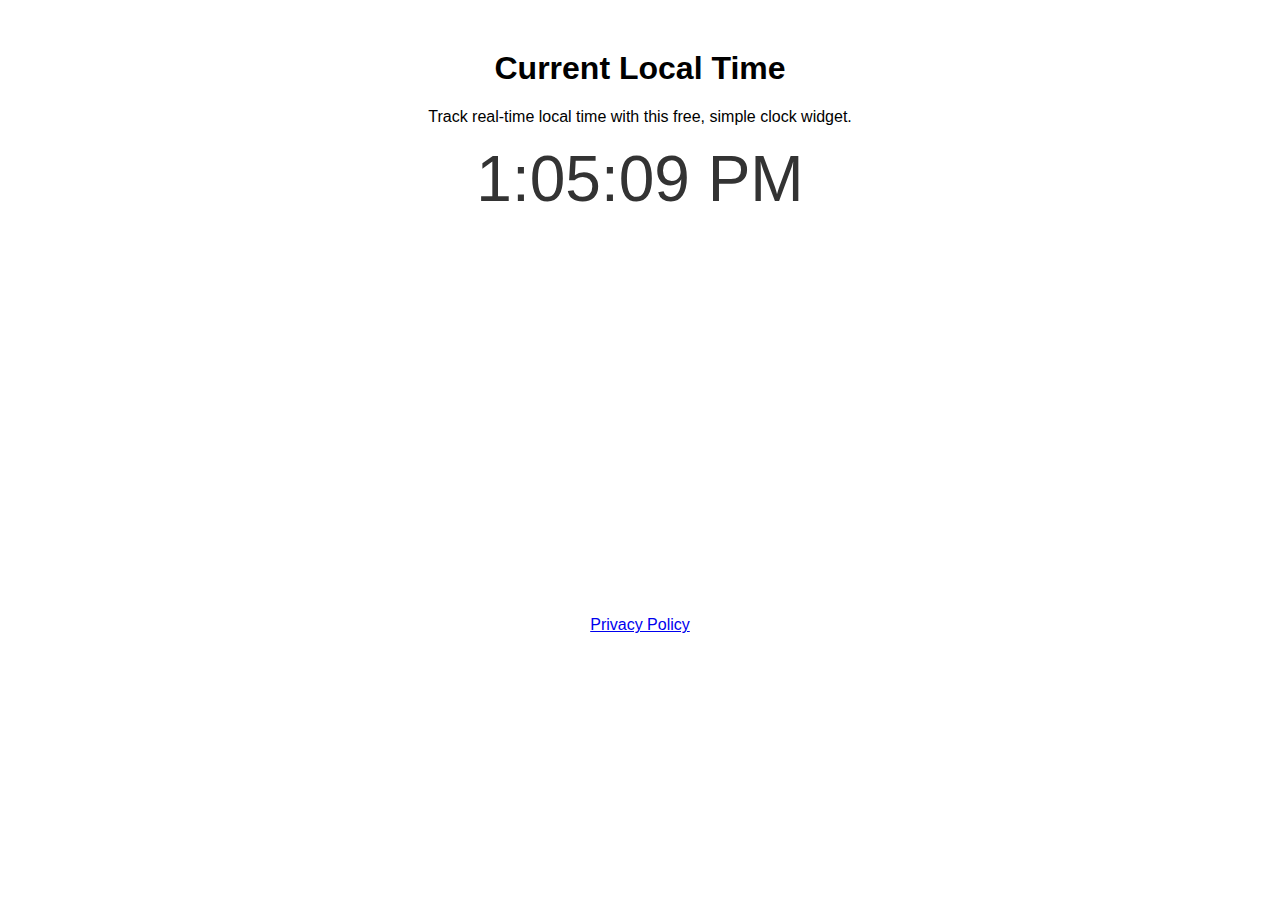
==== index.html @ 35c973e7 "Add files via upload" ====
<!DOCTYPE html>  
<html lang="en">  
<head> 
<!-- Start cookieyes banner --> <script id="cookieyes" type="text/javascript" src="https://cdn-cookieyes.com/client_data/5d48d821746a35e77b6ad23e/script.js"></script> <!-- End cookieyes banner -->
<script type="application/ld+json">  
{  
  "@context": "https://schema.org",  
  "@type": "WebApplication",  
  "name": "Live Local Time Widget",  
  "description": "Track real-time local time instantly.",  
  "url": "https://calm-maamoul-37a295.netlify.app/",  
  "applicationCategory": "Utility"  
}  
</script>  
<!-- Google tag (gtag.js) -->
<script async src="https://www.googletagmanager.com/gtag/js?id=G-GG6CW2JWR0"></script>
<script>
  window.dataLayer = window.dataLayer || [];
  function gtag(){dataLayer.push(arguments);}
 gtag("consent", "default", {
        ad_user_data: "denied",//new parameter
        ad_personalization: "denied",//new parameter
        });
</script>
<!-- Google Tag Manager -->
<script>(function(w,d,s,l,i){w[l]=w[l]||[];w[l].push({'gtm.start':
new Date().getTime(),event:'gtm.js'});var f=d.getElementsByTagName(s)[0],
j=d.createElement(s),dl=l!='dataLayer'?'&l='+l:'';j.async=true;j.src=
'https://www.googletagmanager.com/gtm.js?id='+i+dl;f.parentNode.insertBefore(j,f);
})(window,document,'script','dataLayer','GTM-KGKR4B9H');</script>
<!-- End Google Tag Manager -->
<meta charset="UTF-8">
<meta name="viewport" content="width=device-width, initial-scale=1.0">
<meta name="description" content="Free live local time widget. Track real-time local time instantly. No signup required. Mobile-friendly and simple.">  
<meta name="keywords" content="live local time, current time widget, real-time clock, free time checker"> 
<meta name="google-site-verification" content="jJYKF8HyyCnTv6KtT4QPFjzdfRX8H_urbdZUHoRbaJo" />
<script async src="https://pagead2.googlesyndication.com/pagead/js/adsbygoogle.js?client=ca-pub-1143819748581895"
     crossorigin="anonymous"></script>
  <title>Live Local Time Widget | Real-Time Clock https://calm-maamoul-37a295.netlify.app/</title>  
<script src="https://cdn-cookieyes.com/client_data/XXXXXXX.js"></script> 
 <style>  
    body {  
      text-align: center;  
      font-family: Arial, sans-serif;  
      margin: 50px;  
    }  
    #local-time {  
      font-size: 4em;  
      color: #333;  
    }  
  </style> 
<script async src="https://fundingchoicesmessages.google.com/i/pub-1143819748581895?ers=1"></script><script>(function() {function signalGooglefcPresent() {if (!window.frames['googlefcPresent']) {if (document.body) {const iframe = document.createElement('iframe'); iframe.style = 'width: 0; height: 0; border: none; z-index: -1000; left: -1000px; top: -1000px;'; iframe.style.display = 'none'; iframe.name = 'googlefcPresent'; document.body.appendChild(iframe);} else {setTimeout(signalGooglefcPresent, 0);}}}signalGooglefcPresent();})();</script>
</head>  
<body>
<!-- Google Tag Manager (noscript) -->
<noscript><iframe src="https://www.googletagmanager.com/ns.html?id=GTM-KGKR4B9H"
height="0" width="0" style="display:none;visibility:hidden"></iframe></noscript>
<!-- End Google Tag Manager (noscript) -->  
  <h1>Current Local Time</h1>  
<p>Track real-time local time with this free, simple clock widget.</p>  
  <div id="local-time"></div>  

  <script>  
    function updateTime() {  
      const date = new Date();  
      const timeString = date.toLocaleTimeString('en-US', {  
        hour: 'numeric',  
        minute: '2-digit',  
        second: '2-digit',  
        hour12: true  
      });  
      document.getElementById('local-time').innerHTML = timeString;  
    }  
    setInterval(updateTime, 1000);  
    updateTime();  
  </script>  
</body>
<!-- Header Ad -->  
<div class="ad-banner" style="height: 90px; margin: 20px auto;"></div>  
<!-- Footer Ad -->  
<div class="ad-banner" style="height: 250px; margin: 20px auto;"></div>  
<footer>  
  <a href="/privacy.html">Privacy Policy</a>  
</footer>    
</html>
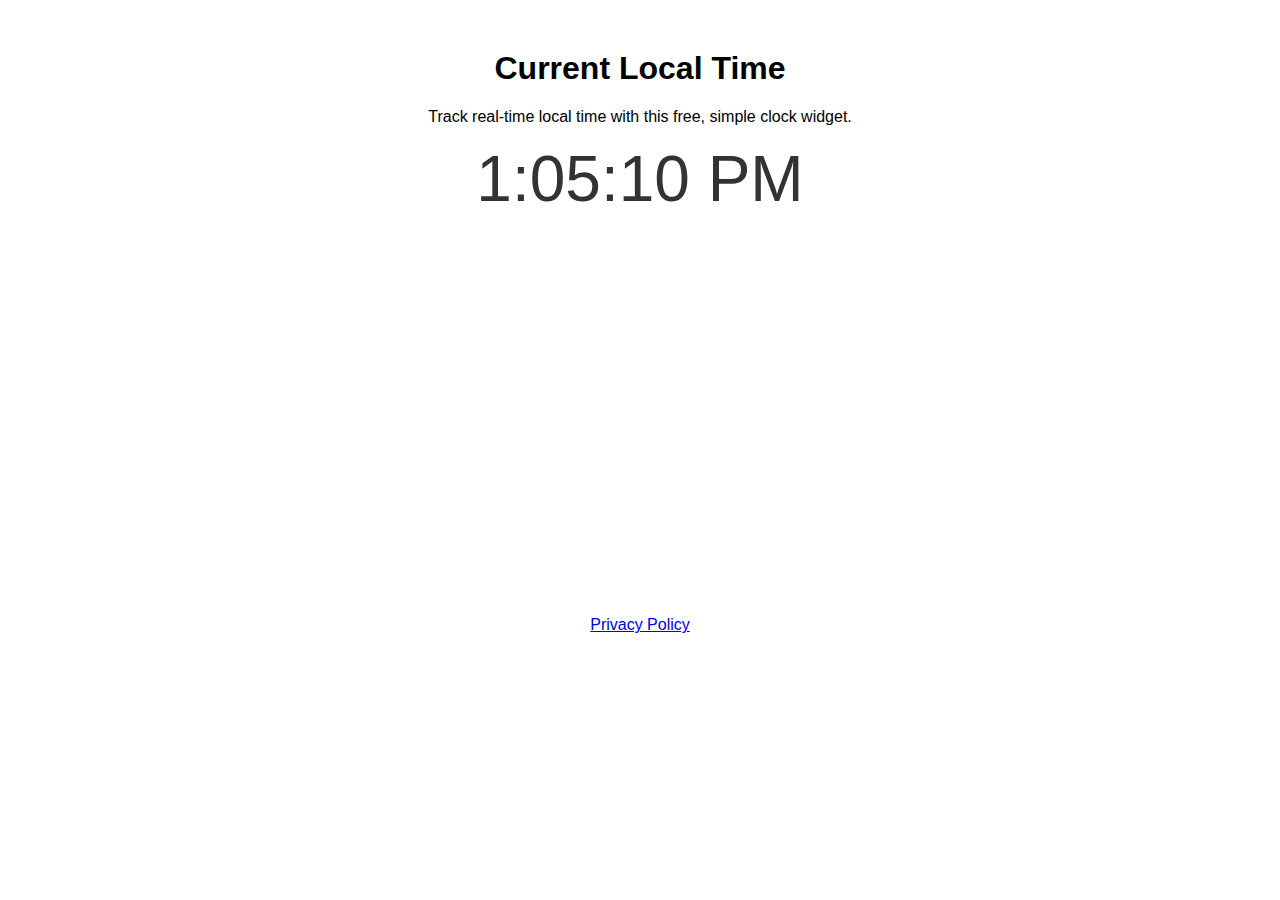
==== commit b84bf9d9: "Add files via upload" ====
--- a/index.html
+++ b/index.html
@@ -18,9 +18,17 @@
   window.dataLayer = window.dataLayer || [];
   function gtag(){dataLayer.push(arguments);}
  gtag("consent", "default", {
-        ad_user_data: "denied",//new parameter
-        ad_personalization: "denied",//new parameter
-        });
+        ad_storage: "denied",
+        ad_user_data: "denied", 
+        ad_personalization: "denied",
+        analytics_storage: "denied",
+        functionality_storage: "denied",
+        personalization_storage: "denied",
+        security_storage: "granted",
+        wait_for_update: 2000,
+    });
+    gtag("set", "ads_data_redaction", true);
+    gtag("set", "url_passthrough", true);
 </script>
 <!-- Google Tag Manager -->
 <script>(function(w,d,s,l,i){w[l]=w[l]||[];w[l].push({'gtm.start':
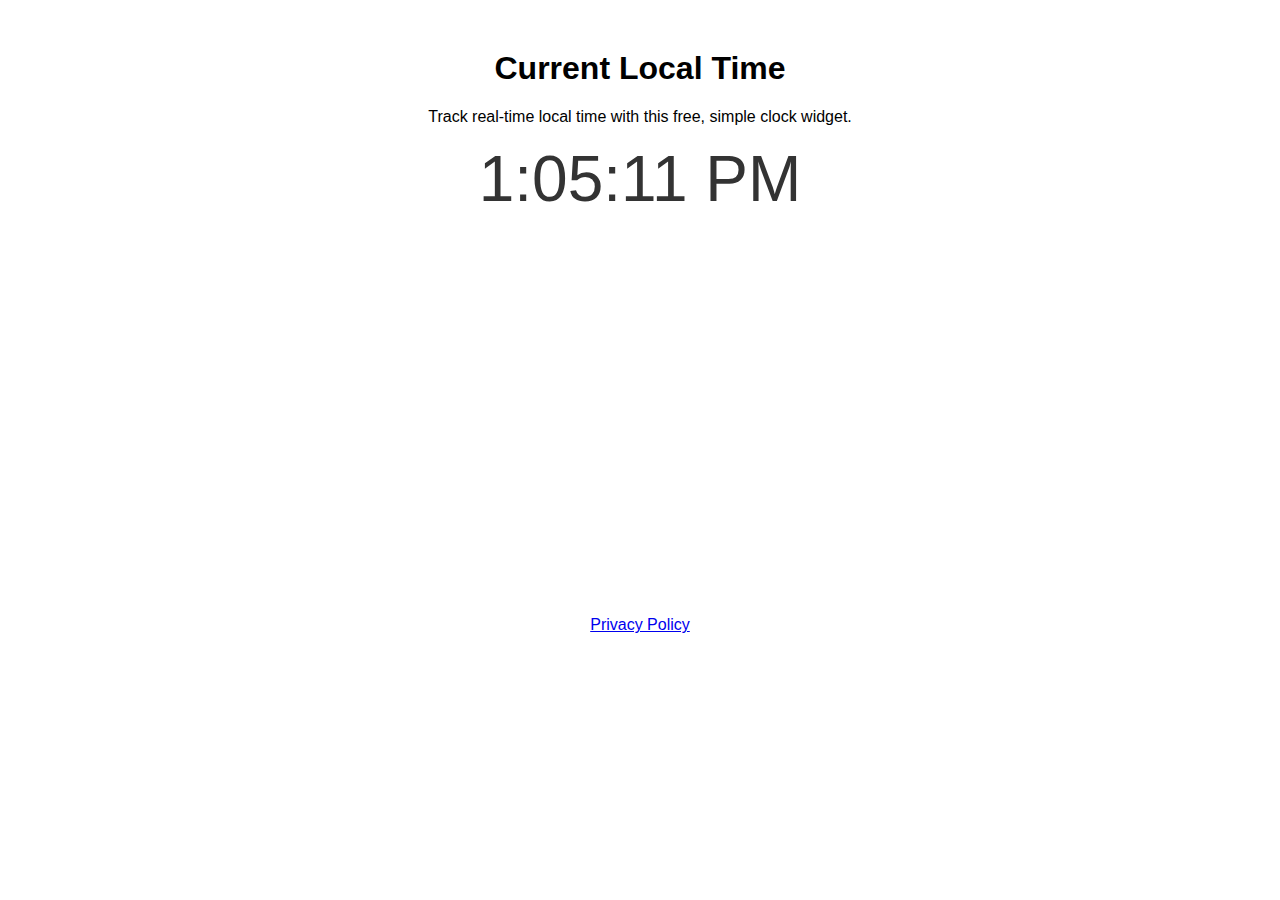
==== commit 45c51da4: "Add files via upload" ====
--- a/index.html
+++ b/index.html
@@ -39,12 +39,13 @@
 <!-- End Google Tag Manager -->
 <meta charset="UTF-8">
 <meta name="viewport" content="width=device-width, initial-scale=1.0">
-<meta name="description" content="Free live local time widget. Track real-time local time instantly. No signup required. Mobile-friendly and simple.">  
+<meta name="description" content="Free live local time widget. Track real-time local time instantly. No signup required. Mobile-friendly and simple. Use anytime.">  
 <meta name="keywords" content="live local time, current time widget, real-time clock, free time checker"> 
 <meta name="google-site-verification" content="jJYKF8HyyCnTv6KtT4QPFjzdfRX8H_urbdZUHoRbaJo" />
 <script async src="https://pagead2.googlesyndication.com/pagead/js/adsbygoogle.js?client=ca-pub-1143819748581895"
      crossorigin="anonymous"></script>
-  <title>Live Local Time Widget | Real-Time Clock https://calm-maamoul-37a295.netlify.app/</title>  
+  <title>Live Local Time Widget</title>  
+  <link rel="canonical" href="https://calm-maamoul-37a295.netlify.app/" />
 <script src="https://cdn-cookieyes.com/client_data/XXXXXXX.js"></script> 
  <style>  
     body {  
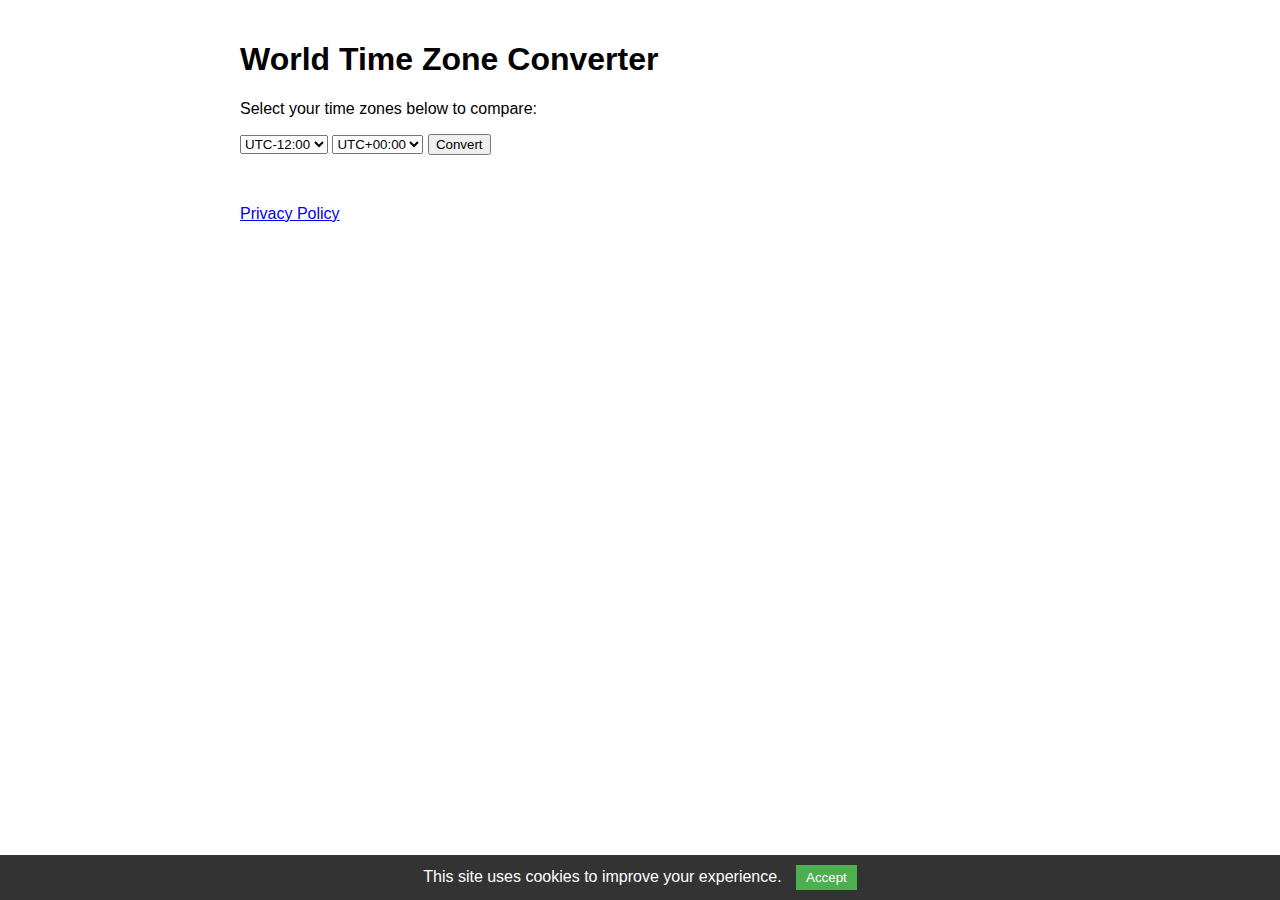
==== commit 902d18a4: "Add files via upload" ====
--- a/index.html
+++ b/index.html
@@ -1,94 +1,83 @@
-<!DOCTYPE html>  
-<html lang="en">  
-<head> 
-<!-- Start cookieyes banner --> <script id="cookieyes" type="text/javascript" src="https://cdn-cookieyes.com/client_data/5d48d821746a35e77b6ad23e/script.js"></script> <!-- End cookieyes banner -->
-<script type="application/ld+json">  
-{  
-  "@context": "https://schema.org",  
-  "@type": "WebApplication",  
-  "name": "Live Local Time Widget",  
-  "description": "Track real-time local time instantly.",  
-  "url": "https://calm-maamoul-37a295.netlify.app/",  
-  "applicationCategory": "Utility"  
-}  
-</script>  
-<!-- Google tag (gtag.js) -->
-<script async src="https://www.googletagmanager.com/gtag/js?id=G-GG6CW2JWR0"></script>
-<script>
-  window.dataLayer = window.dataLayer || [];
-  function gtag(){dataLayer.push(arguments);}
- gtag("consent", "default", {
-        ad_storage: "denied",
-        ad_user_data: "denied", 
-        ad_personalization: "denied",
-        analytics_storage: "denied",
-        functionality_storage: "denied",
-        personalization_storage: "denied",
-        security_storage: "granted",
-        wait_for_update: 2000,
-    });
-    gtag("set", "ads_data_redaction", true);
-    gtag("set", "url_passthrough", true);
-</script>
-<!-- Google Tag Manager -->
-<script>(function(w,d,s,l,i){w[l]=w[l]||[];w[l].push({'gtm.start':
-new Date().getTime(),event:'gtm.js'});var f=d.getElementsByTagName(s)[0],
-j=d.createElement(s),dl=l!='dataLayer'?'&l='+l:'';j.async=true;j.src=
-'https://www.googletagmanager.com/gtm.js?id='+i+dl;f.parentNode.insertBefore(j,f);
-})(window,document,'script','dataLayer','GTM-KGKR4B9H');</script>
-<!-- End Google Tag Manager -->
-<meta charset="UTF-8">
-<meta name="viewport" content="width=device-width, initial-scale=1.0">
-<meta name="description" content="Free live local time widget. Track real-time local time instantly. No signup required. Mobile-friendly and simple. Use anytime.">  
-<meta name="keywords" content="live local time, current time widget, real-time clock, free time checker"> 
-<meta name="google-site-verification" content="jJYKF8HyyCnTv6KtT4QPFjzdfRX8H_urbdZUHoRbaJo" />
-<script async src="https://pagead2.googlesyndication.com/pagead/js/adsbygoogle.js?client=ca-pub-1143819748581895"
-     crossorigin="anonymous"></script>
-  <title>Live Local Time Widget</title>  
-  <link rel="canonical" href="https://calm-maamoul-37a295.netlify.app/" />
-<script src="https://cdn-cookieyes.com/client_data/XXXXXXX.js"></script> 
- <style>  
-    body {  
-      text-align: center;  
-      font-family: Arial, sans-serif;  
-      margin: 50px;  
-    }  
-    #local-time {  
-      font-size: 4em;  
-      color: #333;  
-    }  
-  </style> 
-<script async src="https://fundingchoicesmessages.google.com/i/pub-1143819748581895?ers=1"></script><script>(function() {function signalGooglefcPresent() {if (!window.frames['googlefcPresent']) {if (document.body) {const iframe = document.createElement('iframe'); iframe.style = 'width: 0; height: 0; border: none; z-index: -1000; left: -1000px; top: -1000px;'; iframe.style.display = 'none'; iframe.name = 'googlefcPresent'; document.body.appendChild(iframe);} else {setTimeout(signalGooglefcPresent, 0);}}}signalGooglefcPresent();})();</script>
-</head>  
+<!DOCTYPE html>
+<html lang="en">
+<head>
+    <meta charset="UTF-8">
+    <meta name="viewport" content="width=device-width, initial-scale=1.0">
+    <title>World Time Zone Converter - Instant Global Time Check</title>
+    <meta name="description" content="Free instant time zone converter tool for travelers, remote workers, and international business">
+    <!-- Google AdSense -->
+    <script async src="https://pagead2.googlesyndication.com/pagead/js/adsbygoogle.js?client=ca-pub-1143819748581895"></script>
+    <!-- Global site tag (gtag.js) - Google Analytics -->
+    <script async src="https://www.googletagmanager.com/gtag/js?id=GTM-KGKR4B9H"></script>
+    <script>
+        window.dataLayer = window.dataLayer || [];
+        function gtag(){dataLayer.push(arguments);}
+        gtag('js', new Date());
+        gtag('config', 'GTM-KGKR4B9H');
+    </script>
+    <style>
+        body { font-family: Arial, sans-serif; max-width: 800px; margin: 0 auto; padding: 20px; }
+        .cookie-banner { position: fixed; bottom: 0; left: 0; right: 0; background: #333; color: white; padding: 10px; text-align: center; }
+        .cookie-banner button { background: #4CAF50; color: white; border: none; padding: 5px 10px; margin-left: 10px; }
+    </style>
+</head>
 <body>
-<!-- Google Tag Manager (noscript) -->
-<noscript><iframe src="https://www.googletagmanager.com/ns.html?id=GTM-KGKR4B9H"
-height="0" width="0" style="display:none;visibility:hidden"></iframe></noscript>
-<!-- End Google Tag Manager (noscript) -->  
-  <h1>Current Local Time</h1>  
-<p>Track real-time local time with this free, simple clock widget.</p>  
-  <div id="local-time"></div>  
-
-  <script>  
-    function updateTime() {  
-      const date = new Date();  
-      const timeString = date.toLocaleTimeString('en-US', {  
-        hour: 'numeric',  
-        minute: '2-digit',  
-        second: '2-digit',  
-        hour12: true  
-      });  
-      document.getElementById('local-time').innerHTML = timeString;  
-    }  
-    setInterval(updateTime, 1000);  
-    updateTime();  
-  </script>  
+    <h1>World Time Zone Converter</h1>
+    <p>Select your time zones below to compare:</p>
+    
+    <!-- Simple Time Converter Tool -->
+    <div id="time-converter">
+        <select id="timezone1">
+            <option value="-12">UTC-12:00</option>
+            <!-- Add all time zones -->
+        </select>
+        <select id="timezone2">
+            <option value="0">UTC+00:00</option>
+            <!-- Add all time zones -->
+        </select>
+        <button onclick="convertTime()">Convert</button>
+        <div id="result"></div>
+    </div>
+    
+    <!-- AdSense Units -->
+    <div style="margin: 20px 0;">
+        <ins class="adsbygoogle"
+             style="display:block"
+             data-ad-client="ca-pub-YOUR_ADSENSE_ID"
+             data-ad-slot="YOUR_AD_SLOT"
+             data-ad-format="auto"
+             data-full-width-responsive="true"></ins>
+        <script>
+             (adsbygoogle = window.adsbygoogle || []).push({});
+        </script>
+    </div>
+    
+    <!-- Cookie Consent -->
+    <div id="cookie-banner" class="cookie-banner" style="display: none;">
+        This site uses cookies to improve your experience. 
+        <button onclick="acceptCookies()">Accept</button>
+    </div>
+    
+    <!-- Privacy Policy Link -->
+    <footer style="margin-top: 50px;">
+        <a href="/privacy.html">Privacy Policy</a>
+    </footer>
+    
+    <script>
+        // Simple Time Conversion Logic
+        function convertTime() {
+            // Add your time conversion JavaScript here
+            document.getElementById('result').innerHTML = "Conversion result will appear here";
+        }
+        
+        // Cookie Consent
+        if (document.cookie.indexOf("cookieConsent=true") === -1) {
+            document.getElementById('cookie-banner').style.display = 'block';
+        }
+        function acceptCookies() {
+            document.cookie = "cookieConsent=true; max-age=31536000; path=/";
+            document.getElementById('cookie-banner').style.display = 'none';
+        }
+    </script>
 </body>
-<!-- Header Ad -->  
-<div class="ad-banner" style="height: 90px; margin: 20px auto;"></div>  
-<!-- Footer Ad -->  
-<div class="ad-banner" style="height: 250px; margin: 20px auto;"></div>  
-<footer>  
-  <a href="/privacy.html">Privacy Policy</a>  
-</footer>    
-</html>  +</html>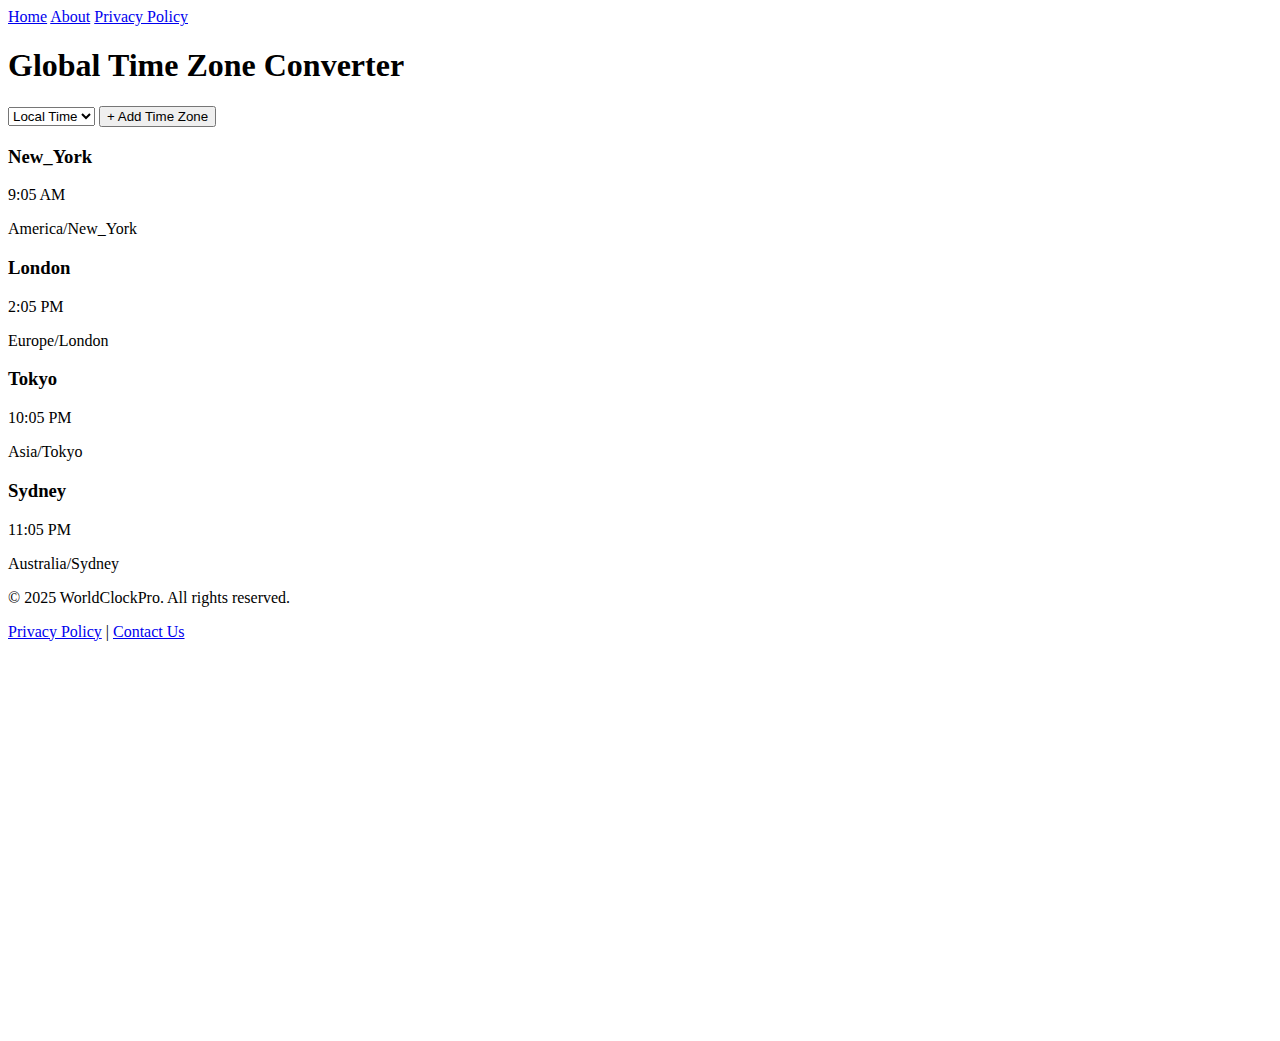
==== commit 4a9524b4: "Add files via upload" ====
--- a/index.html
+++ b/index.html
@@ -1,83 +1,81 @@
 <!DOCTYPE html>
 <html lang="en">
 <head>
+<!-- Google tag (gtag.js) -->
+<script async src="https://www.googletagmanager.com/gtag/js?id=G-GG6CW2JWR0"></script>
+<script>
+  window.dataLayer = window.dataLayer || [];
+  function gtag(){dataLayer.push(arguments);}
+ gtag("consent", "default", {
+        ad_storage: "denied",
+        ad_user_data: "denied", 
+        ad_personalization: "denied",
+        analytics_storage: "denied",
+        functionality_storage: "denied",
+        personalization_storage: "denied",
+        security_storage: "granted",
+        wait_for_update: 2000,
+    });
+    gtag("set", "ads_data_redaction", true);
+    gtag("set", "url_passthrough", true);
+</script>
+<!-- Google Tag Manager -->
+<script>(function(w,d,s,l,i){w[l]=w[l]||[];w[l].push({'gtm.start':
+new Date().getTime(),event:'gtm.js'});var f=d.getElementsByTagName(s)[0],
+j=d.createElement(s),dl=l!='dataLayer'?'&l='+l:'';j.async=true;j.src=
+'https://www.googletagmanager.com/gtm.js?id='+i+dl;f.parentNode.insertBefore(j,f);
+})(window,document,'script','dataLayer','GTM-KGKR4B9H');</script>
+<!-- End Google Tag Manager -->
     <meta charset="UTF-8">
     <meta name="viewport" content="width=device-width, initial-scale=1.0">
-    <title>World Time Zone Converter - Instant Global Time Check</title>
-    <meta name="description" content="Free instant time zone converter tool for travelers, remote workers, and international business">
-    <!-- Google AdSense -->
-    <script async src="https://pagead2.googlesyndication.com/pagead/js/adsbygoogle.js?client=ca-pub-1143819748581895"></script>
-    <!-- Global site tag (gtag.js) - Google Analytics -->
-    <script async src="https://www.googletagmanager.com/gtag/js?id=GTM-KGKR4B9H"></script>
-    <script>
-        window.dataLayer = window.dataLayer || [];
-        function gtag(){dataLayer.push(arguments);}
-        gtag('js', new Date());
-        gtag('config', 'GTM-KGKR4B9H');
-    </script>
-    <style>
-        body { font-family: Arial, sans-serif; max-width: 800px; margin: 0 auto; padding: 20px; }
-        .cookie-banner { position: fixed; bottom: 0; left: 0; right: 0; background: #333; color: white; padding: 10px; text-align: center; }
-        .cookie-banner button { background: #4CAF50; color: white; border: none; padding: 5px 10px; margin-left: 10px; }
-    </style>
+    <title>Global Time Zone Converter | WorldClockPro</title>
+    <meta name="description" content="Convert between global time zones instantly. Compare multiple time zones with our real-time converter tool.">
+    <link rel="stylesheet" href="styles.css">
+	<!-- Add to all pages -->
+<meta name="google-adsense-account" content="ca-pub-1143819748581895">
+<meta property="og:image" content="thumbnail.jpg">
+<script async src="https://fundingchoicesmessages.google.com/i/pub-1143819748581895?ers=1"></script><script>(function() {function signalGooglefcPresent() {if (!window.frames['googlefcPresent']) {if (document.body) {const iframe = document.createElement('iframe'); iframe.style = 'width: 0; height: 0; border: none; z-index: -1000; left: -1000px; top: -1000px;'; iframe.style.display = 'none'; iframe.name = 'googlefcPresent'; document.body.appendChild(iframe);} else {setTimeout(signalGooglefcPresent, 0);}}}signalGooglefcPresent();})();</script>
 </head>
 <body>
-    <h1>World Time Zone Converter</h1>
-    <p>Select your time zones below to compare:</p>
-    
-    <!-- Simple Time Converter Tool -->
-    <div id="time-converter">
-        <select id="timezone1">
-            <option value="-12">UTC-12:00</option>
-            <!-- Add all time zones -->
-        </select>
-        <select id="timezone2">
-            <option value="0">UTC+00:00</option>
-            <!-- Add all time zones -->
-        </select>
-        <button onclick="convertTime()">Convert</button>
-        <div id="result"></div>
-    </div>
-    
-    <!-- AdSense Units -->
-    <div style="margin: 20px 0;">
-        <ins class="adsbygoogle"
-             style="display:block"
-             data-ad-client="ca-pub-YOUR_ADSENSE_ID"
-             data-ad-slot="YOUR_AD_SLOT"
-             data-ad-format="auto"
-             data-full-width-responsive="true"></ins>
-        <script>
-             (adsbygoogle = window.adsbygoogle || []).push({});
-        </script>
-    </div>
-    
-    <!-- Cookie Consent -->
-    <div id="cookie-banner" class="cookie-banner" style="display: none;">
-        This site uses cookies to improve your experience. 
-        <button onclick="acceptCookies()">Accept</button>
-    </div>
-    
-    <!-- Privacy Policy Link -->
-    <footer style="margin-top: 50px;">
-        <a href="/privacy.html">Privacy Policy</a>
+<!-- Google Tag Manager (noscript) -->
+<noscript><iframe src="https://www.googletagmanager.com/ns.html?id=GTM-KGKR4B9H"
+height="0" width="0" style="display:none;visibility:hidden"></iframe></noscript>
+<!-- End Google Tag Manager (noscript) -->  
+    <header>
+        <nav>
+            <a href="/">Home</a>
+            <a href="/about.html">About</a>
+            <a href="/privacy.html">Privacy Policy</a>
+        </nav>
+        <h1>Global Time Zone Converter</h1>
+    </header>
+
+    <main>
+        <div class="converter-container">
+            <div class="timezone-selector">
+                <select id="baseTimezone">
+                    <option value="local">Local Time</option>
+                    <option value="UTC">UTC</option>
+                    <!-- Add more time zones -->
+                </select>
+                <button onclick="addTimezone()">+ Add Time Zone</button>
+            </div>
+            
+            <div id="converterResults" class="results-grid">
+                <!-- Dynamic content -->
+            </div>
+        </div>
+    </main>
+
+    <footer>
+        <p>&copy; 2025 WorldClockPro. All rights reserved.</p>
+        <p><a href="/privacy.html">Privacy Policy</a> | <a href="/contact.html">Contact Us</a></p>
     </footer>
-    
-    <script>
-        // Simple Time Conversion Logic
-        function convertTime() {
-            // Add your time conversion JavaScript here
-            document.getElementById('result').innerHTML = "Conversion result will appear here";
-        }
-        
-        // Cookie Consent
-        if (document.cookie.indexOf("cookieConsent=true") === -1) {
-            document.getElementById('cookie-banner').style.display = 'block';
-        }
-        function acceptCookies() {
-            document.cookie = "cookieConsent=true; max-age=31536000; path=/";
-            document.getElementById('cookie-banner').style.display = 'none';
-        }
-    </script>
+
+    <script src="script.js"></script>
 </body>
+<!-- Header Ad -->  
+<div class="ad-banner" style="height: 90px; margin: 20px auto;"></div>  
+<!-- Footer Ad -->  
+<div class="ad-banner" style="height: 250px; margin: 20px auto;"></div> 
 </html>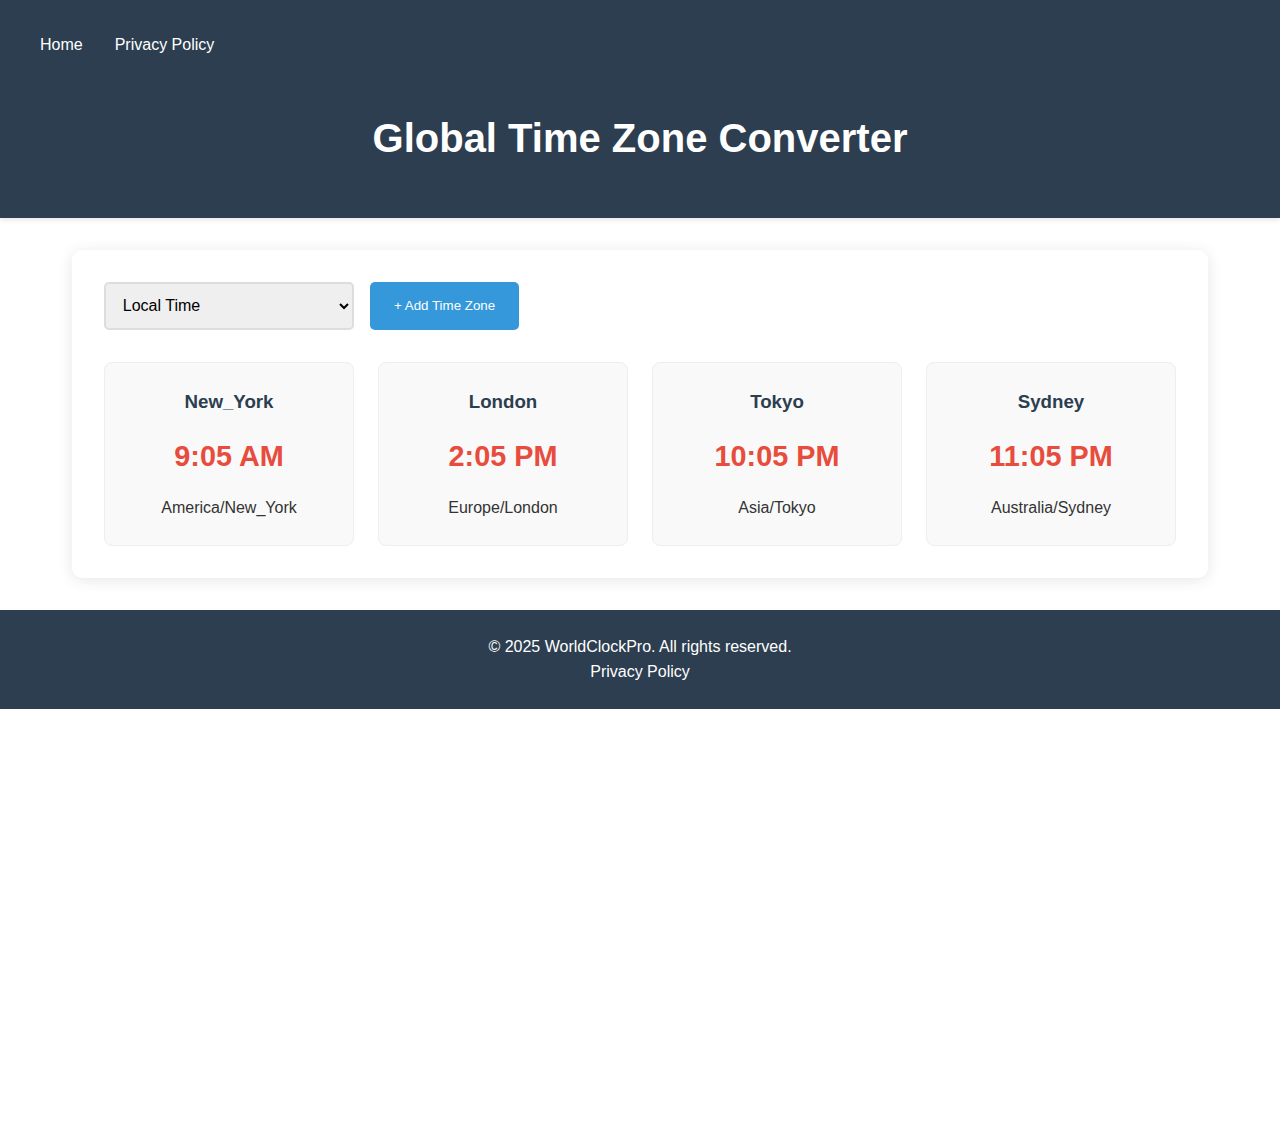
==== commit 568fa0e1: "Add files via upload" ====
--- a/index.html
+++ b/index.html
@@ -26,6 +26,8 @@
 'https://www.googletagmanager.com/gtm.js?id='+i+dl;f.parentNode.insertBefore(j,f);
 })(window,document,'script','dataLayer','GTM-KGKR4B9H');</script>
 <!-- End Google Tag Manager -->
+<script async src="https://pagead2.googlesyndication.com/pagead/js/adsbygoogle.js?client=ca-pub-1143819748581895"
+     crossorigin="anonymous"></script>
     <meta charset="UTF-8">
     <meta name="viewport" content="width=device-width, initial-scale=1.0">
     <title>Global Time Zone Converter | WorldClockPro</title>
@@ -44,7 +46,6 @@
     <header>
         <nav>
             <a href="/">Home</a>
-            <a href="/about.html">About</a>
             <a href="/privacy.html">Privacy Policy</a>
         </nav>
         <h1>Global Time Zone Converter</h1>
@@ -69,7 +70,7 @@
 
     <footer>
         <p>&copy; 2025 WorldClockPro. All rights reserved.</p>
-        <p><a href="/privacy.html">Privacy Policy</a> | <a href="/contact.html">Contact Us</a></p>
+        <p><a href="/privacy.html">Privacy Policy</a></p>
     </footer>
 
     <script src="script.js"></script>
--- a/styles.css
+++ b/styles.css
@@ -0,0 +1,188 @@
+/* ===== Reset & Base Styles ===== */
+* {
+    margin: 0;
+    padding: 0;
+    box-sizing: border-box;
+    font-family: 'Segoe UI', Tahoma, Geneva, Verdana, sans-serif;
+}
+
+:root {
+    --primary-color: #2c3e50;
+    --secondary-color: #3498db;
+    --accent-color: #e74c3c;
+    --light-bg: #f9f9f9;
+    --text-color: #333;
+}
+
+body {
+    line-height: 1.6;
+    color: var(--text-color);
+    min-height: 100vh;
+    display: flex;
+    flex-direction: column;
+}
+
+/* ===== Header Styles ===== */
+header {
+    background: var(--primary-color);
+    color: white;
+    padding: 1rem;
+    box-shadow: 0 2px 5px rgba(0,0,0,0.1);
+}
+
+nav {
+    max-width: 1200px;
+    margin: 0 auto;
+    display: flex;
+    gap: 2rem;
+    padding: 1rem 0;
+}
+
+nav a {
+    color: white;
+    text-decoration: none;
+    font-weight: 500;
+    transition: color 0.3s ease;
+}
+
+nav a:hover {
+    color: var(--secondary-color);
+}
+
+h1 {
+    text-align: center;
+    margin: 2rem 0;
+    font-size: 2.5rem;
+}
+
+/* ===== Main Converter Styles ===== */
+main {
+    flex: 1;
+    padding: 2rem;
+    max-width: 1200px;
+    margin: 0 auto;
+    width: 100%;
+}
+
+.converter-container {
+    background: white;
+    padding: 2rem;
+    border-radius: 10px;
+    box-shadow: 0 2px 15px rgba(0,0,0,0.1);
+}
+
+.timezone-selector {
+    display: flex;
+    gap: 1rem;
+    margin-bottom: 2rem;
+    flex-wrap: wrap;
+}
+
+select {
+    padding: 0.8rem;
+    border: 2px solid #ddd;
+    border-radius: 5px;
+    font-size: 1rem;
+    min-width: 250px;
+}
+
+button {
+    background: var(--secondary-color);
+    color: white;
+    border: none;
+    padding: 0.8rem 1.5rem;
+    border-radius: 5px;
+    cursor: pointer;
+    transition: background 0.3s ease;
+}
+
+button:hover {
+    background: #2980b9;
+}
+
+/* ===== Results Grid ===== */
+.results-grid {
+    display: grid;
+    grid-template-columns: repeat(auto-fit, minmax(250px, 1fr));
+    gap: 1.5rem;
+    margin-top: 2rem;
+}
+
+.time-card {
+    background: var(--light-bg);
+    padding: 1.5rem;
+    border-radius: 8px;
+    text-align: center;
+    border: 1px solid #eee;
+}
+
+.time-card h3 {
+    color: var(--primary-color);
+    margin-bottom: 0.5rem;
+}
+
+.time-card p:first-of-type {
+    font-size: 1.8rem;
+    font-weight: bold;
+    color: var(--accent-color);
+    margin: 1rem 0;
+}
+
+/* ===== Footer Styles ===== */
+footer {
+    background: var(--primary-color);
+    color: white;
+    text-align: center;
+    padding: 1.5rem;
+    margin-top: auto;
+}
+
+footer a {
+    color: white;
+    text-decoration: none;
+    margin: 0 1rem;
+}
+
+footer a:hover {
+    color: var(--secondary-color);
+}
+
+/* ===== Responsive Design ===== */
+@media (max-width: 768px) {
+    h1 {
+        font-size: 2rem;
+    }
+    
+    .converter-container {
+        padding: 1rem;
+    }
+    
+    .timezone-selector {
+        flex-direction: column;
+    }
+    
+    select {
+        width: 100%;
+    }
+    
+    button {
+        width: 100%;
+    }
+    
+    .results-grid {
+        grid-template-columns: 1fr;
+    }
+}
+
+@media (max-width: 480px) {
+    nav {
+        flex-direction: column;
+        text-align: center;
+        gap: 1rem;
+    }
+    
+    h1 {
+        font-size: 1.75rem;
+        margin: 1rem 0;
+    }
+}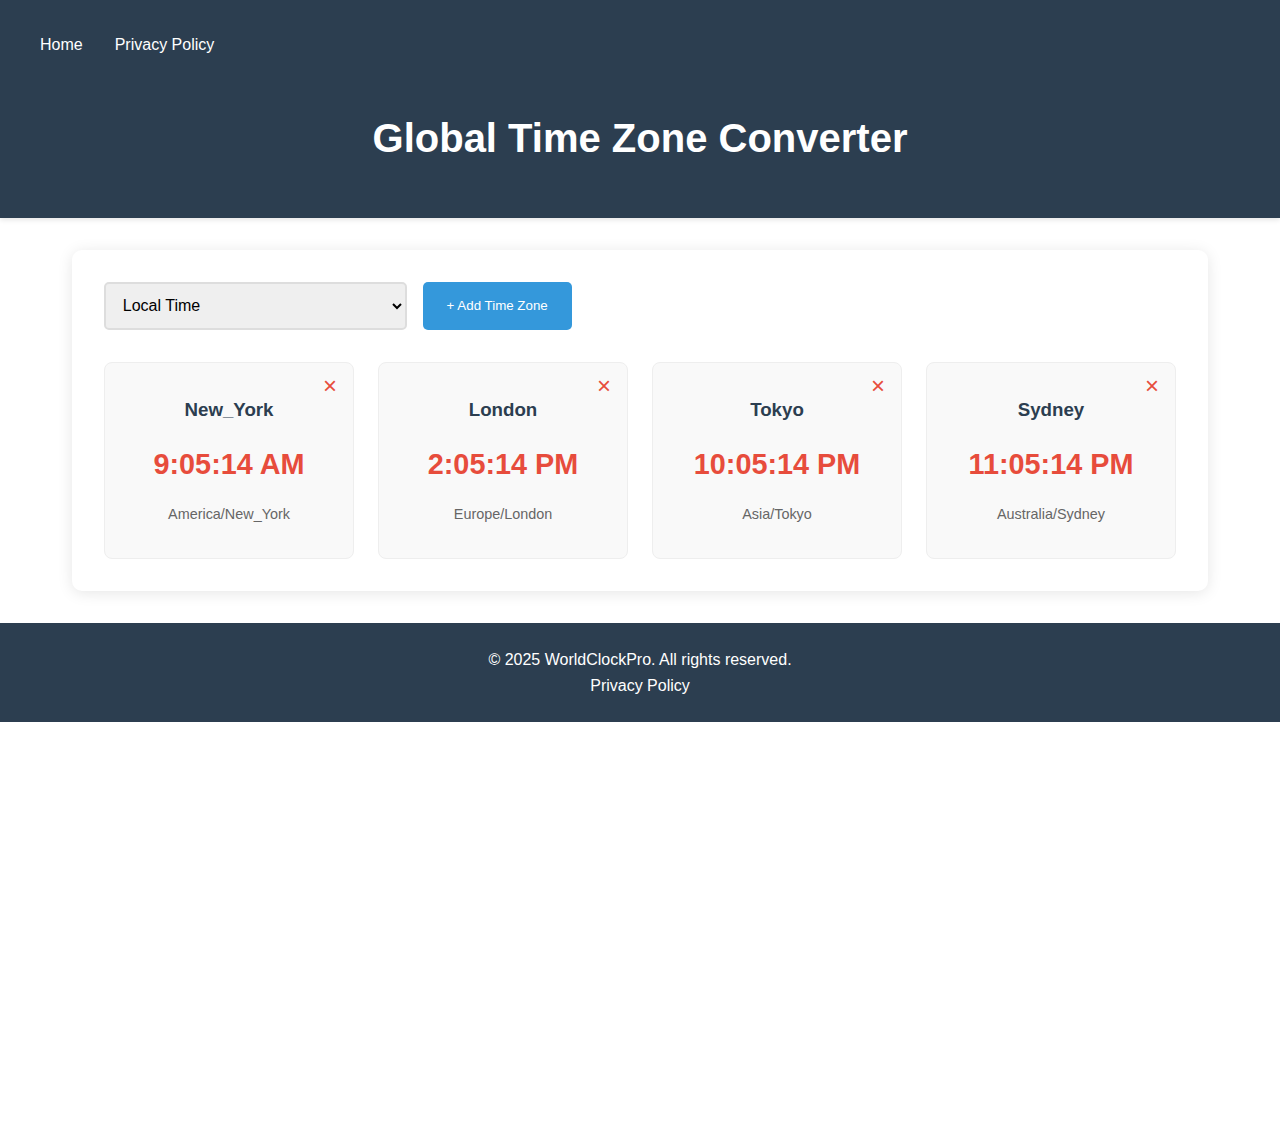
==== commit 40de12a4: "Add files via upload" ====
--- a/index.html
+++ b/index.html
@@ -2,7 +2,7 @@
 <html lang="en">
 <head>
 <!-- Google tag (gtag.js) -->
-<script async src="https://www.googletagmanager.com/gtag/js?id=G-GG6CW2JWR0"></script>
+<script async src="https://www.googletagmanager.com/gtag/js?id=GTM-KGKR4B9H"></script>
 <script>
   window.dataLayer = window.dataLayer || [];
   function gtag(){dataLayer.push(arguments);}
--- a/styles.css
+++ b/styles.css
@@ -185,4 +185,37 @@
         font-size: 1.75rem;
         margin: 1rem 0;
     }
+}
+
+/* Add to existing styles */
+.time-display {
+    font-size: 2rem;
+    margin: 1rem 0;
+    color: var(--accent-color);
+    font-weight: bold;
+}
+
+.timezone-id {
+    color: #666;
+    font-size: 0.9rem;
+}
+
+.remove-btn {
+    position: absolute;
+    top: 0.5rem;
+    right: 0.5rem;
+    background: transparent;
+    color: var(--accent-color);
+    padding: 0.2rem 0.5rem;
+    font-size: 1.5rem;
+    line-height: 1;
+}
+
+.remove-btn:hover {
+    background: rgba(231, 76, 60, 0.1);
+}
+
+.time-card {
+    position: relative;
+    padding: 2rem 1.5rem;
 }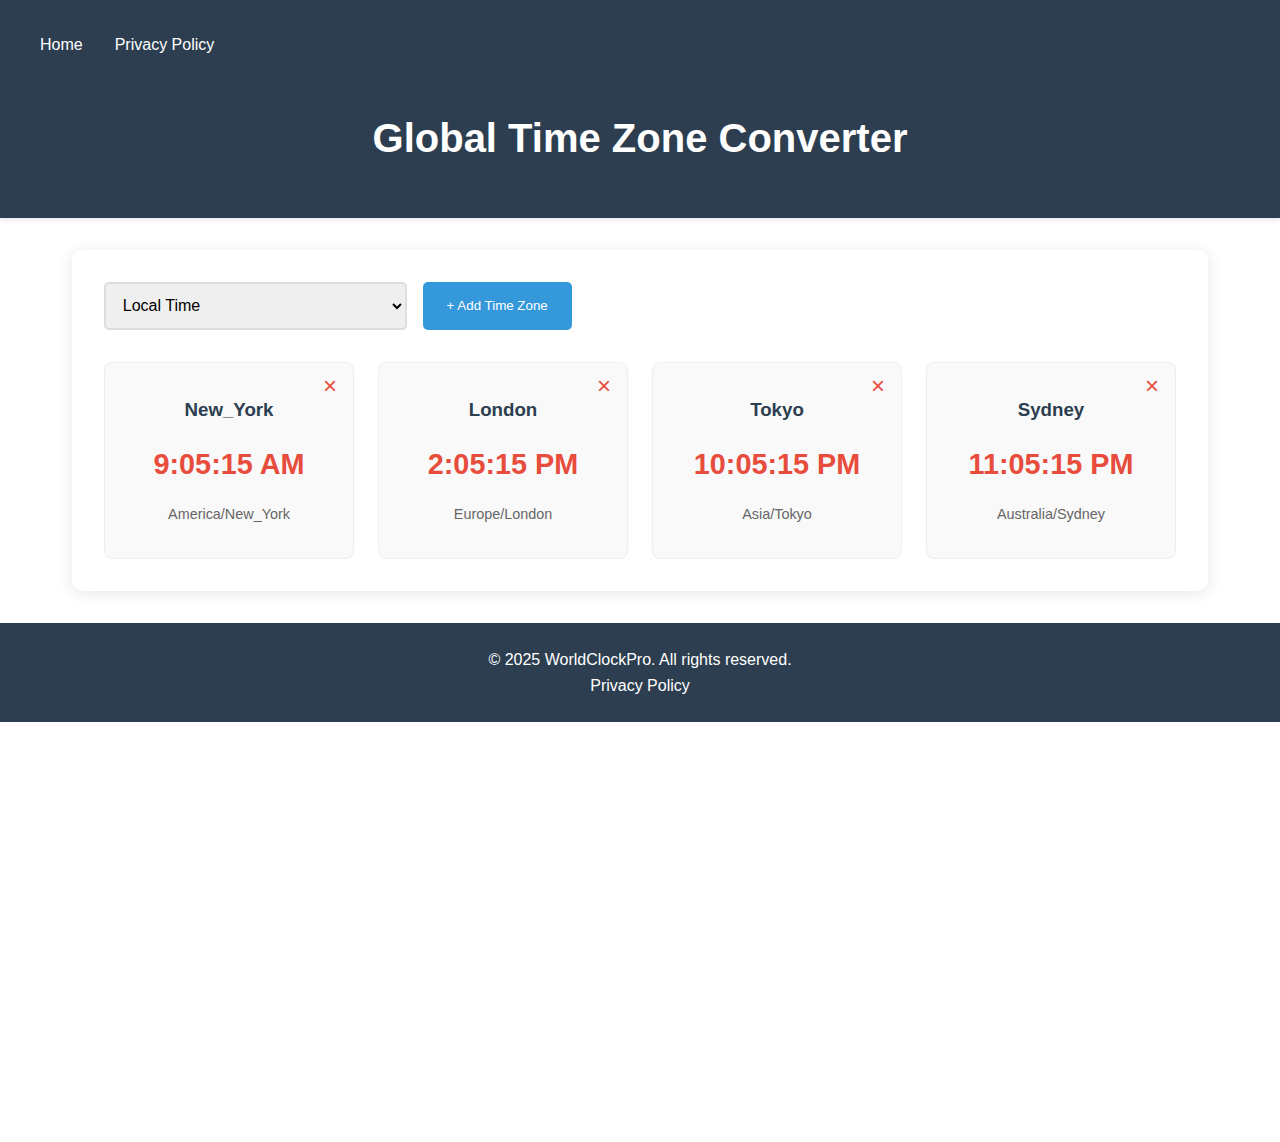
==== commit 257f91c8: "Add files via upload" ====
--- a/index.html
+++ b/index.html
@@ -1,24 +1,6 @@
 <!DOCTYPE html>
 <html lang="en">
 <head>
-<!-- Google tag (gtag.js) -->
-<script async src="https://www.googletagmanager.com/gtag/js?id=GTM-KGKR4B9H"></script>
-<script>
-  window.dataLayer = window.dataLayer || [];
-  function gtag(){dataLayer.push(arguments);}
- gtag("consent", "default", {
-        ad_storage: "denied",
-        ad_user_data: "denied", 
-        ad_personalization: "denied",
-        analytics_storage: "denied",
-        functionality_storage: "denied",
-        personalization_storage: "denied",
-        security_storage: "granted",
-        wait_for_update: 2000,
-    });
-    gtag("set", "ads_data_redaction", true);
-    gtag("set", "url_passthrough", true);
-</script>
 <!-- Google Tag Manager -->
 <script>(function(w,d,s,l,i){w[l]=w[l]||[];w[l].push({'gtm.start':
 new Date().getTime(),event:'gtm.js'});var f=d.getElementsByTagName(s)[0],
@@ -42,7 +24,7 @@
 <!-- Google Tag Manager (noscript) -->
 <noscript><iframe src="https://www.googletagmanager.com/ns.html?id=GTM-KGKR4B9H"
 height="0" width="0" style="display:none;visibility:hidden"></iframe></noscript>
-<!-- End Google Tag Manager (noscript) -->  
+<!-- End Google Tag Manager (noscript) -->
     <header>
         <nav>
             <a href="/">Home</a>
